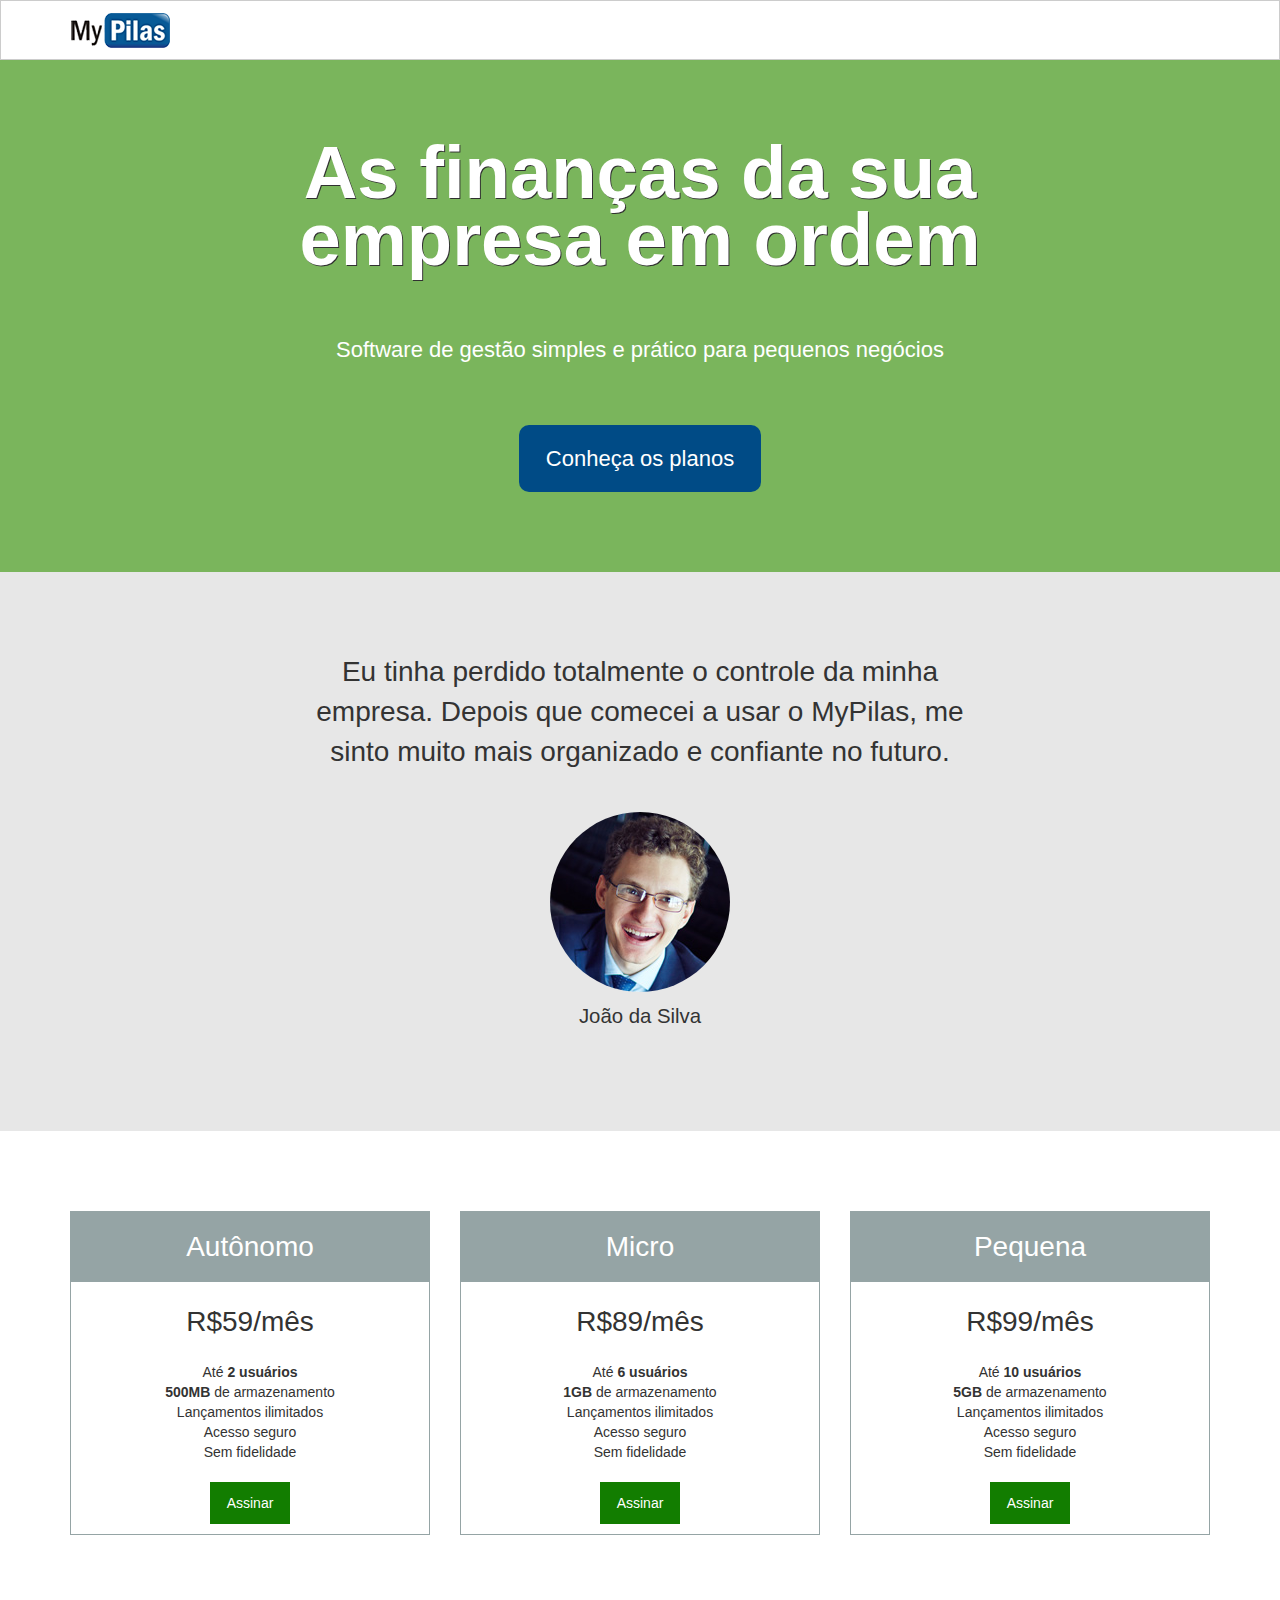
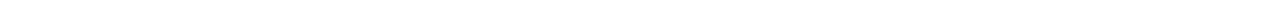
==== index.html @ 552ca140 "Adicionando depoimento" ====
<!DOCTYPE html>
<html lang="pt-BR">
  <head>
    <meta charset="utf-8">
    <meta name="viewport" content="width=device-width, initial-scale=1">

    <title>MyPilas</title>

    <link rel="stylesheet" href="css/bootstrap.min.css">
    <link rel="stylesheet" href="css/base.css">
    <link rel="stylesheet" href="css/layout.css">
    <link rel="stylesheet" href="css/componentes.css">
  </head>
  <body>

    <header class="layout-cabecalho">
      <div class="container">
        <img src="imagens/logo.png" width="100" height="35" alt="MyPilas">
      </div>
    </header>

    <section class="layout-chamada">
      <div class="container">
        <div class="chamada">
          <h1 class="chamada__titulo">As finanças da sua empresa em ordem</h1>
          <p class="chamada__subtitulo">Software de gestão simples e prático para pequenos negócios</p>
          <div class="chamada__acao">
            <a href="#planos" class="botao botao--principal">Conheça os planos</a>
          </div>
        </div>
      </div>
    </section>

    <div class="layout-depoimento">
      <div class="container">
        <div class="depoimento">
          <blockquote>
            Eu tinha perdido totalmente o controle da minha empresa.
            Depois que comecei a usar o MyPilas, me sinto muito mais organizado e confiante no futuro.
          </blockquote>

          <div class="depoimento__autor">
            <img src="imagens/joao-da-silva.jpg" width="180" height="180" alt="João da Silva">
            <p>João da Silva</p>
          </div>
        </div>
      </div>
    </div>

    <div class="layout-planos">
      <div class="container">
        <div class="row">

          <div class="col-sm-4">
            <article class="plano">
              <h2 class="plano__cabecalho">Autônomo</h2>
              <div class="plano__preco">R$59/mês</div>
              <ul class="plano__caracteristicas">
                <li>Até <strong>2 usuários</strong></li>
                <li><strong>500MB</strong> de armazenamento</li>
                <li>Lançamentos ilimitados</li>
                <li>Acesso seguro</li>
                <li>Sem fidelidade</li>
              </ul>
              <footer class="plano__rodape">
                <a href="assine.html" class="botao botao--assinar">Assinar</a>
              </footer>
            </article>
          </div>

          <div class="col-sm-4">
            <article class="plano">
              <h2 class="plano__cabecalho">Micro</h2>
              <div class="plano__preco">R$89/mês</div>
              <ul class="plano__caracteristicas">
                <li>Até <strong>6 usuários</strong></li>
                <li><strong>1GB</strong> de armazenamento</li>
                <li>Lançamentos ilimitados</li>
                <li>Acesso seguro</li>
                <li>Sem fidelidade</li>
              </ul>
              <footer class="plano__rodape">
                <a href="assine.html" class="botao botao--assinar">Assinar</a>
              </footer>
            </article>
          </div>

          <div class="col-sm-4">
            <article class="plano">
              <h2 class="plano__cabecalho">Pequena</h2>
              <div class="plano__preco">R$99/mês</div>
              <ul class="plano__caracteristicas">
                <li>Até <strong>10 usuários</strong></li>
                <li><strong>5GB</strong> de armazenamento</li>
                <li>Lançamentos ilimitados</li>
                <li>Acesso seguro</li>
                <li>Sem fidelidade</li>
              </ul>
              <footer class="plano__rodape">
                <a href="assine.html" class="botao botao--assinar">Assinar</a>
              </footer>
            </article>
          </div>

        </div>
      </div>
    </div>
  </body>
</html>
---- css/base.css ----
html {
    font-size: 62.5%; /* 10px */
}

body {
    margin: 0;

    font-family: Arial, Helvetica, sans-serif;
    font-size: 1.4rem;
}
---- css/layout.css ----
.layout-cabecalho {
    height: 60px;
    border: 1px solid #ccc;
}
  
.layout-cabecalho img {
    margin-top: 12px;
}

.layout-planos {
    padding: 80px 0;
} 

.layout-chamada {
    padding: 80px 0;
    background-color: #7ab55c;
}

.layout-depoimento {
    padding: 80px 0;
    background-color: #e7e7e7;
}
---- css/componentes.css ----
/*-----------------*\
 PLANO
\*-----------------*/

.plano {
    padding: 10px;
    border: 1px solid #95a4a5; 

    font-size: 1.4rem;
  }
  
  .plano__cabecalho {
    margin: -10px;
    margin-bottom: 0;

    background-color: #95a4a5;
    color: #fff;

    text-align: center;
    line-height: 2.5;
    font-weight: normal;
    font-size: 2em;
  }
  
  .plano__preco {
    margin: 20px 0;

    text-align: center;
    font-size: 2em;
  }
  
  .plano__caracteristicas {
      padding: 0;
      margin: 20px 0;

      font-size: 1em;

      list-style: none;
  }
  
  .plano__caracteristicas > li {
    text-align: center;
  }
  
  .plano__rodape {
    text-align: center;
  }

/*-----------------*\
  BOTAO
\*-----------------*/

  .botao {
    display: inline-block;
    padding: 0.8em 1.2em;

    background-color: #bbb;
    color: #fff;

    font-size: 1em;
    text-decoration: none;
  }
  
  .botao:hover, .botao:focus {
    background-color: #aaa;
    color: #fff;
    
    text-decoration: none;
  }

  .botao--assinar {
    background-color: #127d00;
  }

  .botao--assinar:hover, .botao--assinar:focus {
    background-color: #0e6400;
  }

  .botao--principal {
    border-radius: 10px;

    background-color: #004b86;
  }

  .botao--principal:hover, .botao--principal:focus {
    background-color: #003b6a;
  }

 /*-----------------*\
 CHAMADA
\*-----------------*/ 
.chamada {
  font-size: 1.6rem; /* 1.6 * 10px = 16px */
  text-align: center;
}

.chamada__titulo {
  margin: 0;

  color: #fff;

  font-size: 3.375em; /* 54px * 16px = 3.375 */
  line-height: 0.9;
  text-shadow: 1px 1px #313131;
}

.chamada__subtitulo {
  margin: 60px 0;

  color: #fff;

  font-size: 1em;
}

.chamada__acao {
  font-size: 1em;
}

@media(min-width: 992px) {
  .chamada {
    padding-left: 10%;
    padding-right: 10%;

    font-size: 2.2rem;
  }    
}

 /*-----------------*\
 DEPOIMENTO
\*-----------------*/ 

.depoimento {
  font-size: 2.2rem; /* 22px */
}

@media(min-width: 992px) {
  .depoimento {
    padding-left: 15%;
    padding-right: 15%;

    font-size: 2.8rem;
  }
}

.depoimento > blockquote {
  margin: 0;
  padding: 0 60px;

  text-align: center;
  font-size: 1em;
}

.depoimento__autor {
  margin-top: 40px;

  text-align: center;
  font-size: 0.7272em;
}

.depoimento__autor > img {
  border-radius: 50%;
}

.depoimento__autor > p {
  margin-top: 10px;
}
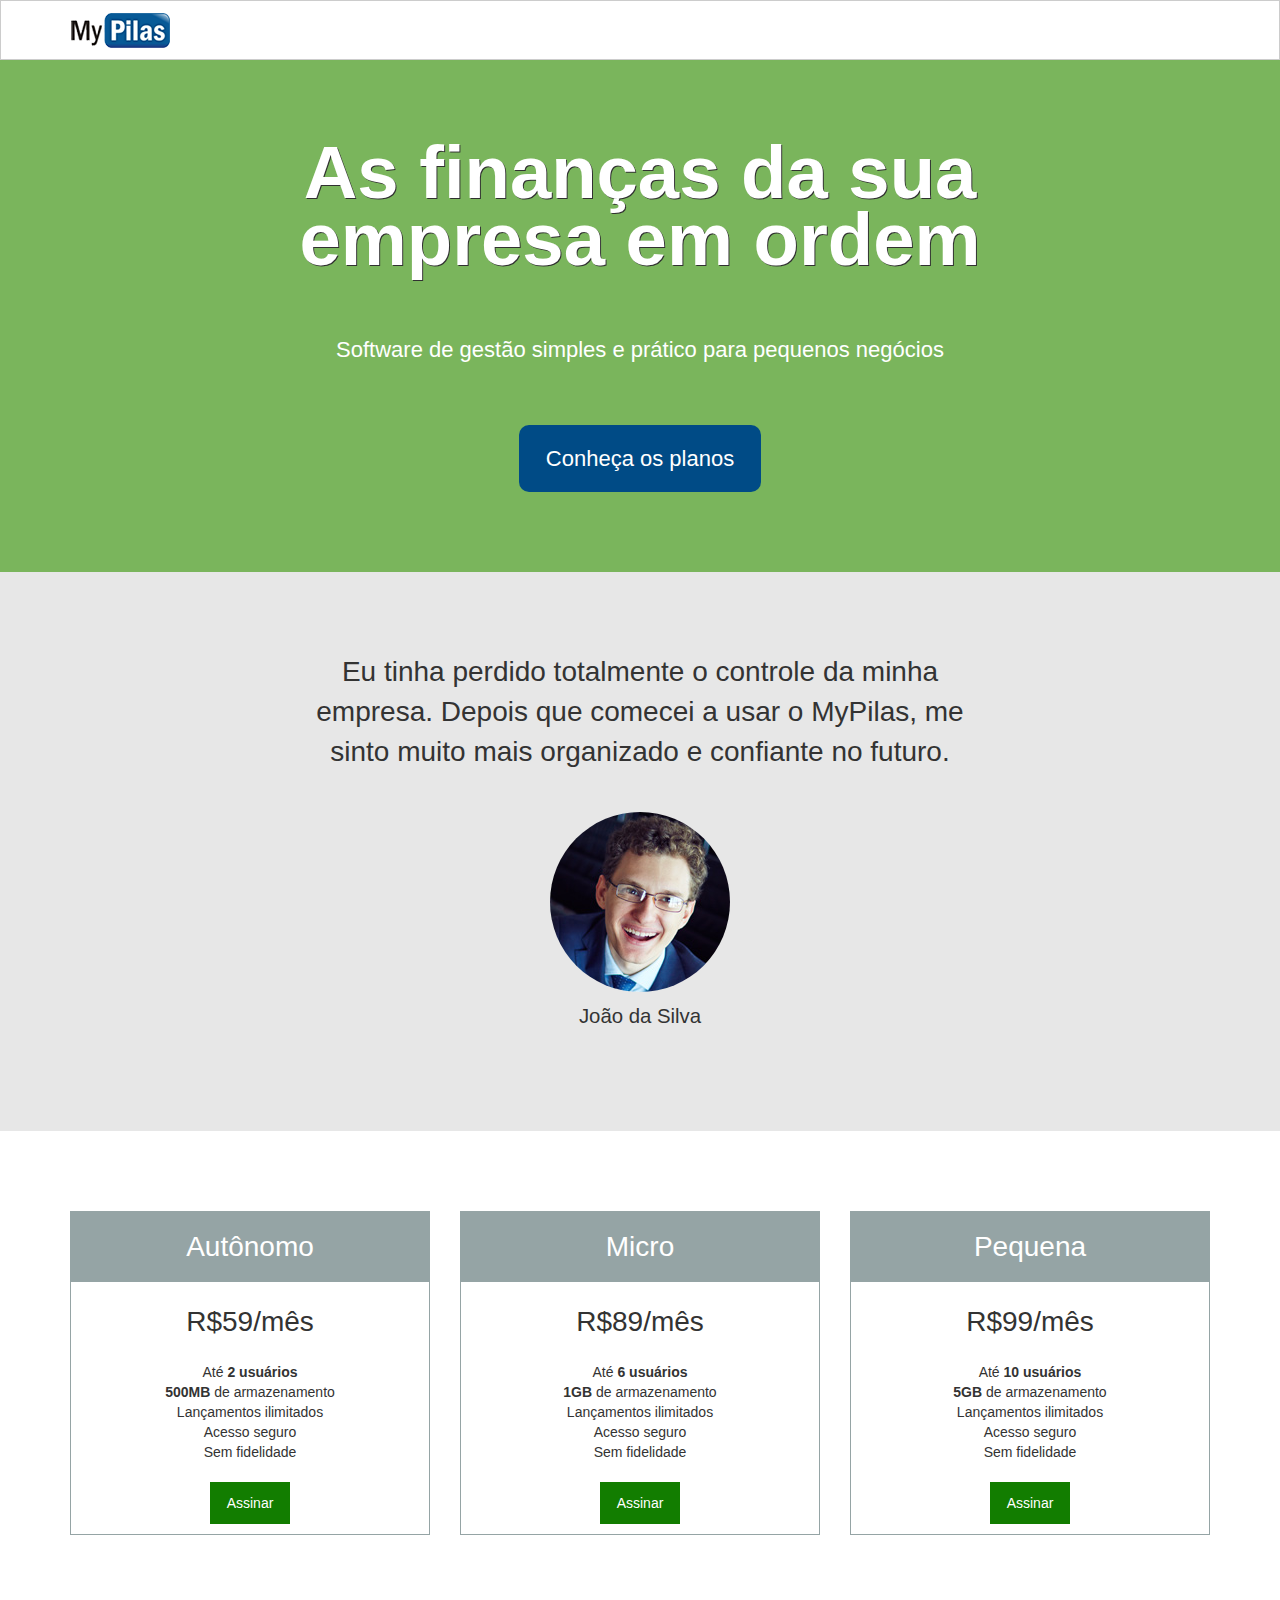
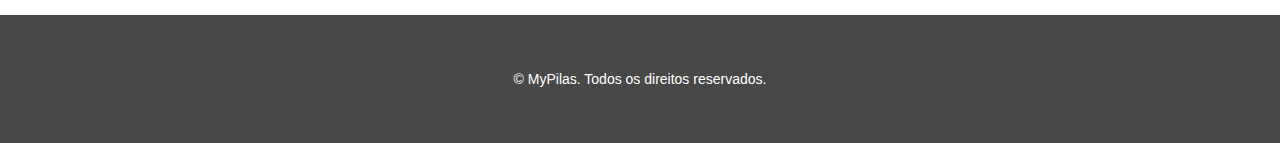
==== commit 5e99747b: "Adicionando rodapé" ====
--- a/index.html
+++ b/index.html
@@ -105,5 +105,12 @@
         </div>
       </div>
     </div>
+
+    <footer class="layout-rodape">
+      <div class="container">
+        <p>&copy; MyPilas. Todos os direitos reservados.</p>
+      </div>
+    </footer>
+
   </body>
 </html>--- a/css/layout.css
+++ b/css/layout.css
@@ -20,3 +20,12 @@
     padding: 80px 0;
     background-color: #e7e7e7;
 }
+
+.layout-rodape {
+    padding: 40px 0;
+
+    background-color: #484848;
+
+    color: #fff;
+    text-align: center;
+}
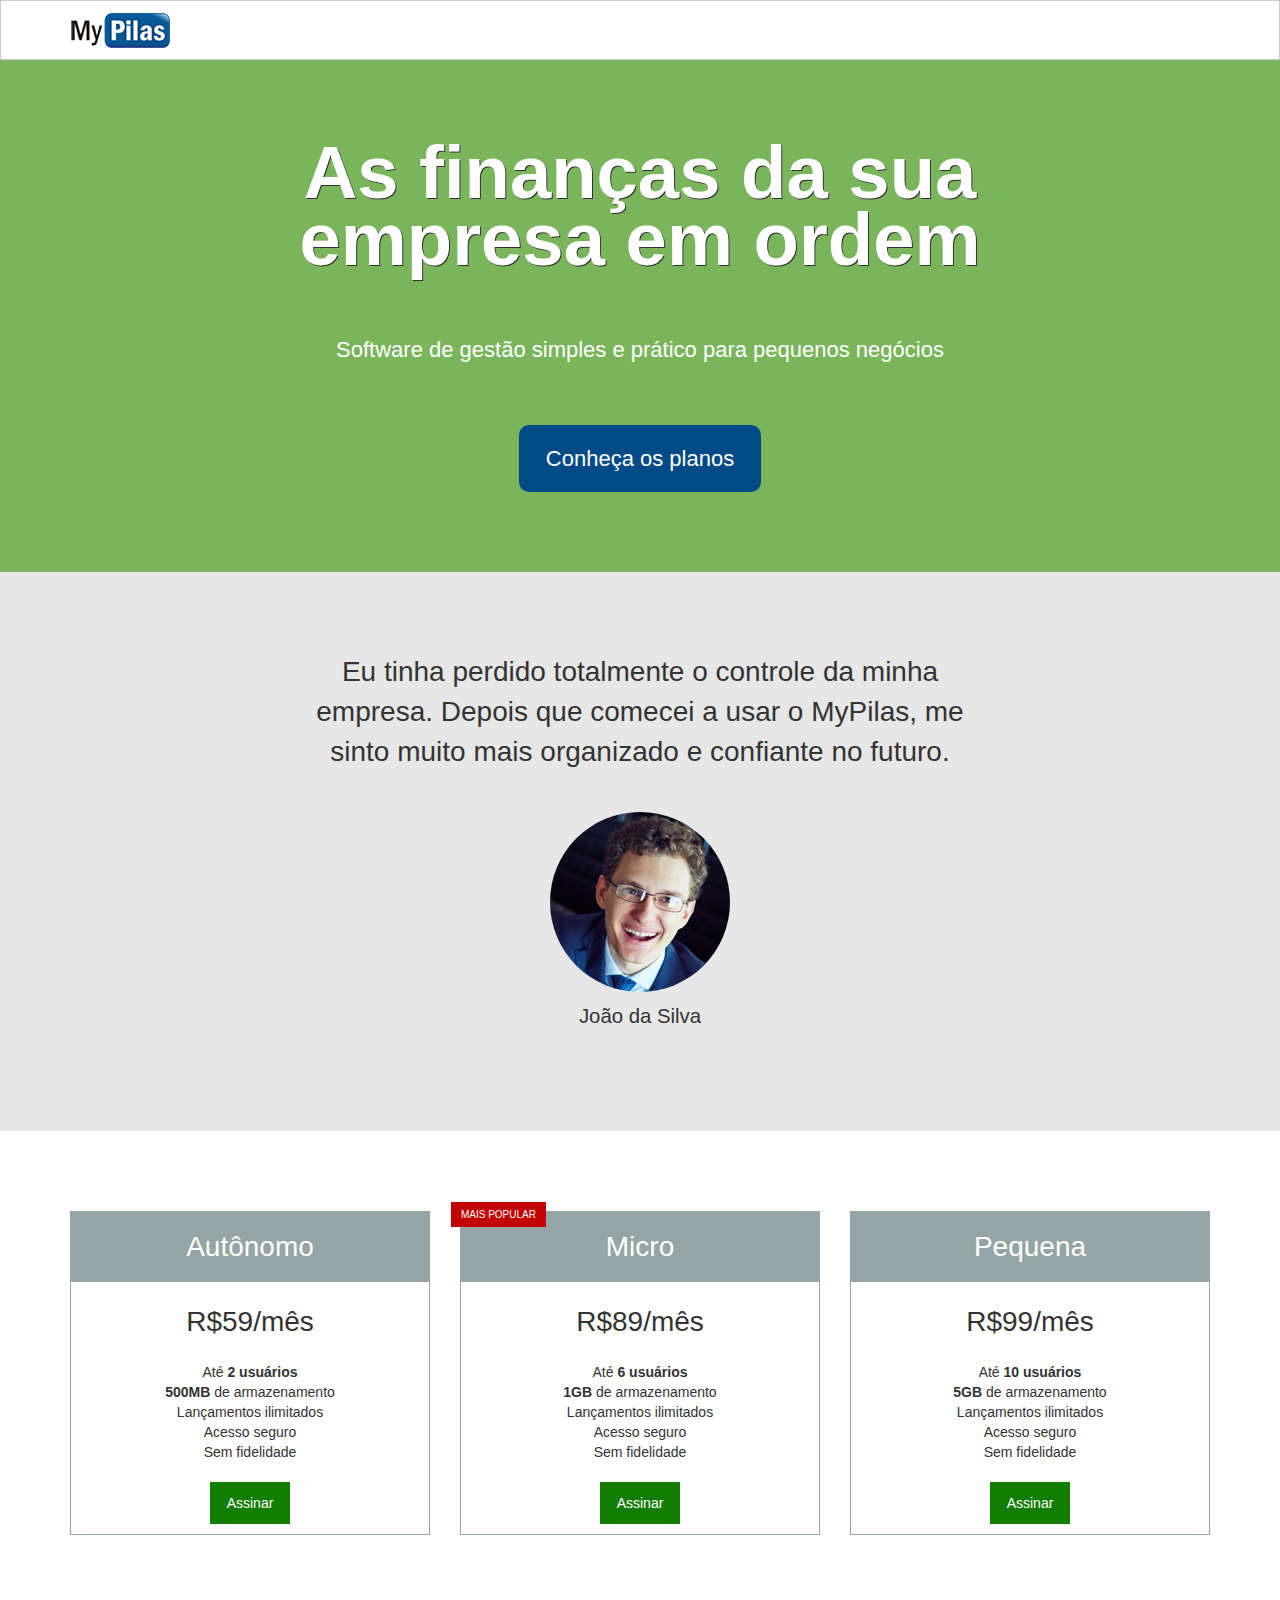
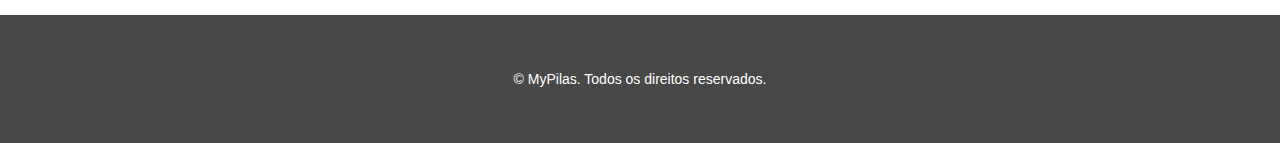
==== commit 705eb34d: "Adicionando rótulo no plano" ====
--- a/index.html
+++ b/index.html
@@ -13,7 +13,7 @@
   </head>
   <body>
 
-    <header class="layout-cabecalho">
+    <header class="layout-cabecalho layout-cabecalho--home">
       <div class="container">
         <img src="imagens/logo.png" width="100" height="35" alt="MyPilas">
       </div>
@@ -69,7 +69,7 @@
           </div>
 
           <div class="col-sm-4">
-            <article class="plano">
+            <article class="plano plano--mais-popular">
               <h2 class="plano__cabecalho">Micro</h2>
               <div class="plano__preco">R$89/mês</div>
               <ul class="plano__caracteristicas">
--- a/css/layout.css
+++ b/css/layout.css
@@ -1,6 +1,16 @@
 .layout-cabecalho {
     height: 60px;
     border: 1px solid #ccc;
+
+    background-color: #fff;
+}
+
+.layout-cabecalho--home {    
+    position: fixed;    
+    top: 0;    
+    right: 0;
+    left: 0;
+    z-index: 1;
 }
   
 .layout-cabecalho img {
@@ -13,6 +23,8 @@
 
 .layout-chamada {
     padding: 80px 0;
+    margin-top: 60px;
+
     background-color: #7ab55c;
 }
 
--- a/css/componentes.css
+++ b/css/componentes.css
@@ -3,11 +3,29 @@
 \*-----------------*/
 
 .plano {
+    position: relative;
+
     padding: 10px;
     border: 1px solid #95a4a5; 
 
     font-size: 1.4rem;
   }
+
+ .plano--mais-popular::after {
+    position: absolute;
+    top: -10px;
+    left: -10px;
+
+    padding: 0 10px;
+
+    background-color: #c20303;
+    color: #fff;
+
+    font-size: 0.7142em;
+    line-height: 2.5;   
+
+    content: "MAIS POPULAR";
+  }  
   
   .plano__cabecalho {
     margin: -10px;
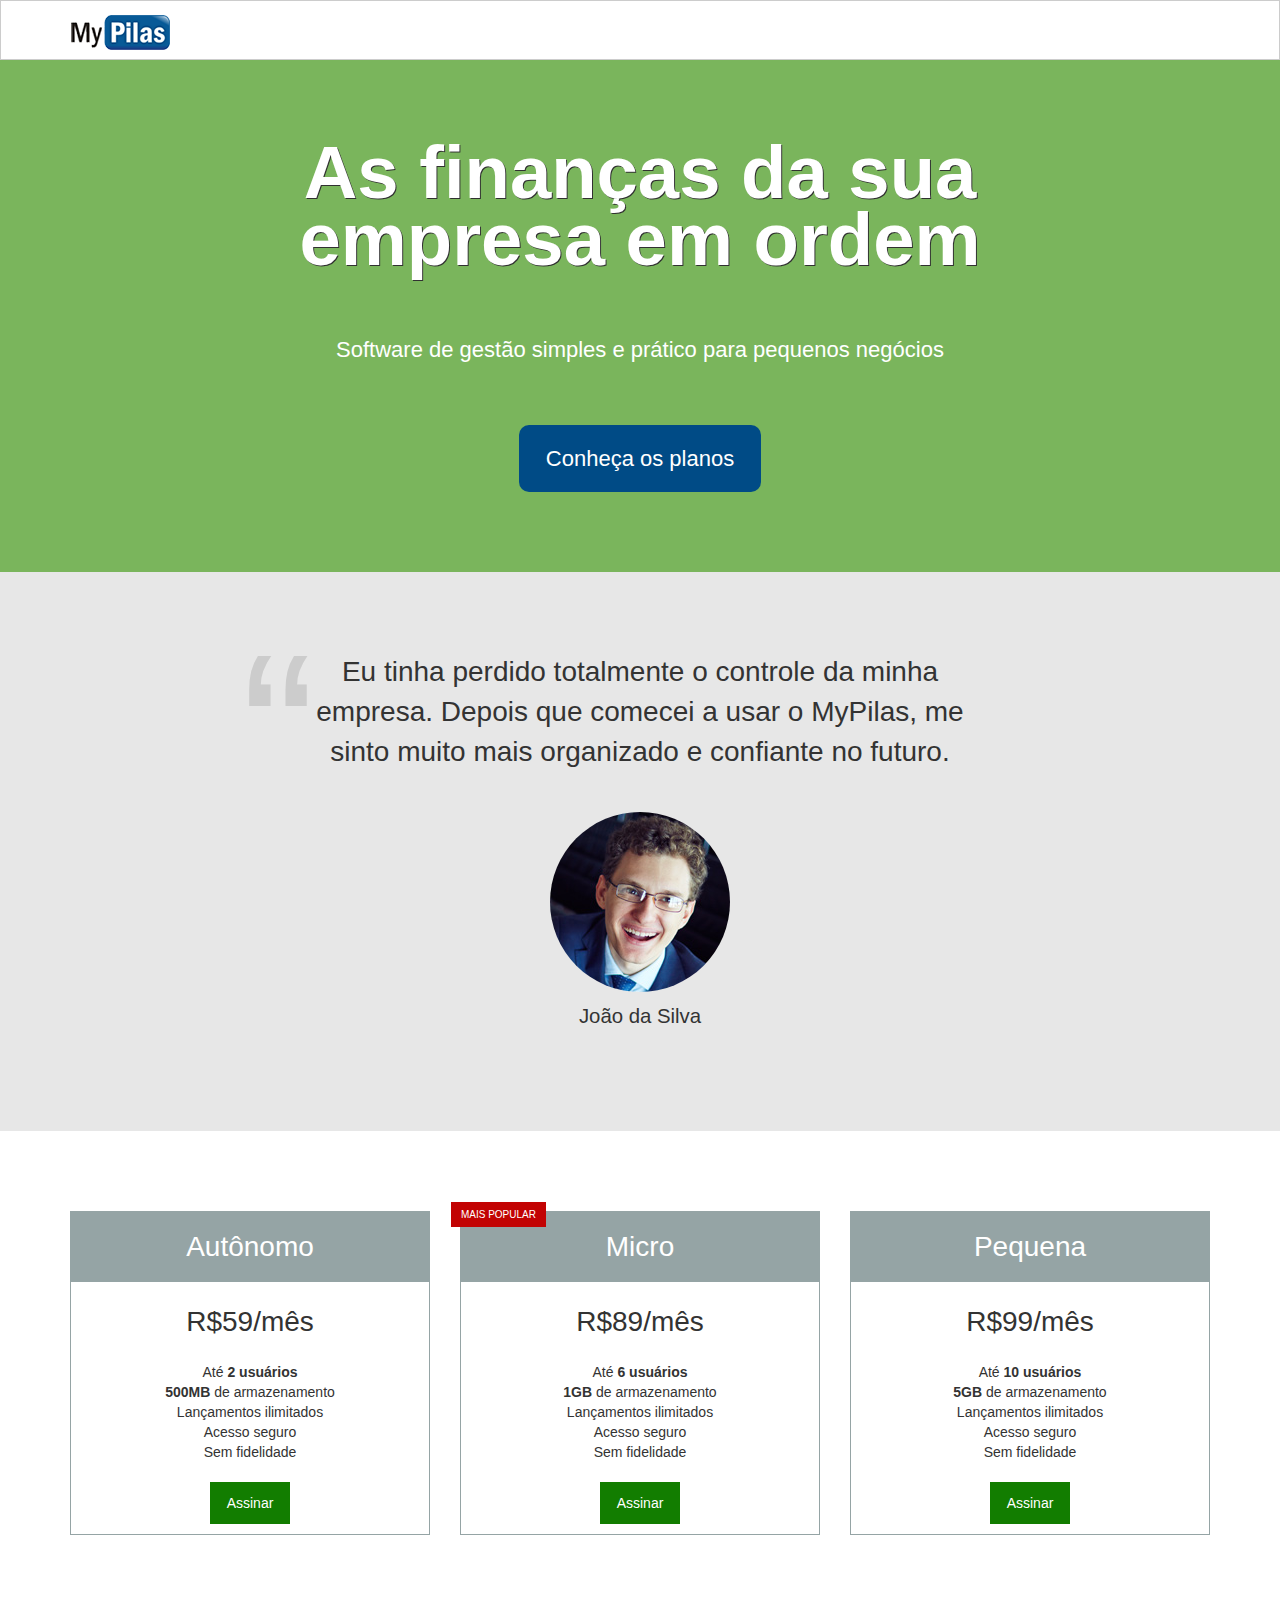
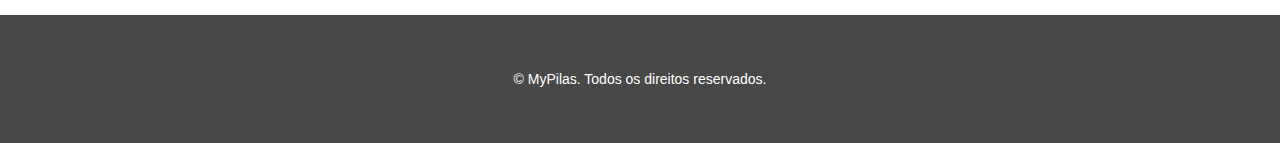
==== commit f5269093: "Adicionando o bloco de navegação" ====
--- a/index.html
+++ b/index.html
@@ -15,7 +15,13 @@
 
     <header class="layout-cabecalho layout-cabecalho--home">
       <div class="container">
-        <img src="imagens/logo.png" width="100" height="35" alt="MyPilas">
+        <nav class="navegacao">
+          <img src="imagens/logo.png" width="100" height="35" alt="MyPilas">
+          <div class="navegacao__menu">
+            <button class="botao-chaveador">
+            </button>
+          </div>
+        </nav>
       </div>
     </header>
 
@@ -85,7 +91,7 @@
             </article>
           </div>
 
-          <div class="col-sm-4">
+          <div class="col-sm-4 ultima-coluna">
             <article class="plano">
               <h2 class="plano__cabecalho">Pequena</h2>
               <div class="plano__preco">R$99/mês</div>
--- a/css/layout.css
+++ b/css/layout.css
@@ -1,25 +1,22 @@
 .layout-cabecalho {
     height: 60px;
+    line-height: 60px;
     border: 1px solid #ccc;
 
     background-color: #fff;
 }
 
-.layout-cabecalho--home {    
-    position: fixed;    
-    top: 0;    
+.layout-cabecalho--home {
+    position: fixed;
+    top: 0;
     right: 0;
     left: 0;
     z-index: 1;
 }
-  
-.layout-cabecalho img {
-    margin-top: 12px;
-}
 
 .layout-planos {
     padding: 80px 0;
-} 
+}
 
 .layout-chamada {
     padding: 80px 0;
@@ -41,3 +38,9 @@
     color: #fff;
     text-align: center;
 }
+
+@media (max-width: 749px) {
+    .layout-planos .row > div:not(.ultima-coluna) {
+        margin-bottom: 40px;
+    }
+}--- a/css/componentes.css
+++ b/css/componentes.css
@@ -3,112 +3,116 @@
 \*-----------------*/
 
 .plano {
-    position: relative;
-
-    padding: 10px;
-    border: 1px solid #95a4a5; 
-
-    font-size: 1.4rem;
-  }
-
- .plano--mais-popular::after {
-    position: absolute;
-    top: -10px;
-    left: -10px;
-
-    padding: 0 10px;
-
-    background-color: #c20303;
-    color: #fff;
-
-    font-size: 0.7142em;
-    line-height: 2.5;   
-
-    content: "MAIS POPULAR";
-  }  
-  
-  .plano__cabecalho {
-    margin: -10px;
-    margin-bottom: 0;
-
-    background-color: #95a4a5;
-    color: #fff;
-
-    text-align: center;
-    line-height: 2.5;
-    font-weight: normal;
-    font-size: 2em;
-  }
-  
-  .plano__preco {
-    margin: 20px 0;
-
-    text-align: center;
-    font-size: 2em;
-  }
-  
-  .plano__caracteristicas {
-      padding: 0;
-      margin: 20px 0;
-
-      font-size: 1em;
-
-      list-style: none;
-  }
-  
-  .plano__caracteristicas > li {
-    text-align: center;
-  }
-  
-  .plano__rodape {
-    text-align: center;
-  }
+  position: relative;
+
+  padding: 10px;
+  border: 1px solid #95a4a5;
+
+  font-size: 1.4rem;
+}
+
+.plano--mais-popular::after {
+  position: absolute;
+  top: -10px;
+  left: -10px;
+
+  padding: 0 10px;
+
+  background-color: #c20303;
+  color: #fff;
+
+  font-size: 0.7142em;
+  line-height: 2.5;
+
+  content: "MAIS POPULAR";
+}
+
+.plano__cabecalho {
+  margin: -10px;
+  margin-bottom: 0;
+
+  background-color: #95a4a5;
+  color: #fff;
+
+  text-align: center;
+  line-height: 2.5;
+  font-weight: normal;
+  font-size: 2em;
+}
+
+.plano__preco {
+  margin: 20px 0;
+
+  text-align: center;
+  font-size: 2em;
+}
+
+.plano__caracteristicas {
+  padding: 0;
+  margin: 20px 0;
+
+  font-size: 1em;
+
+  list-style: none;
+}
+
+.plano__caracteristicas > li {
+  text-align: center;
+}
+
+.plano__rodape {
+  text-align: center;
+}
 
 /*-----------------*\
   BOTAO
 \*-----------------*/
 
-  .botao {
-    display: inline-block;
-    padding: 0.8em 1.2em;
-
-    background-color: #bbb;
-    color: #fff;
-
-    font-size: 1em;
-    text-decoration: none;
-  }
-  
-  .botao:hover, .botao:focus {
-    background-color: #aaa;
-    color: #fff;
-    
-    text-decoration: none;
-  }
-
-  .botao--assinar {
-    background-color: #127d00;
-  }
-
-  .botao--assinar:hover, .botao--assinar:focus {
-    background-color: #0e6400;
-  }
-
-  .botao--principal {
-    border-radius: 10px;
-
-    background-color: #004b86;
-  }
-
-  .botao--principal:hover, .botao--principal:focus {
-    background-color: #003b6a;
-  }
-
- /*-----------------*\
+.botao {
+  display: inline-block;
+  padding: 0.8em 1.2em;
+
+  background-color: #bbb;
+  color: #fff;
+
+  font-size: 1em;
+  text-decoration: none;
+}
+
+.botao:hover,
+.botao:focus {
+  background-color: #aaa;
+  color: #fff;
+
+  text-decoration: none;
+}
+
+.botao--assinar {
+  background-color: #127d00;
+}
+
+.botao--assinar:hover,
+.botao--assinar:focus {
+  background-color: #0e6400;
+}
+
+.botao--principal {
+  border-radius: 10px;
+
+  background-color: #004b86;
+}
+
+.botao--principal:hover,
+.botao--principal:focus {
+  background-color: #003b6a;
+}
+
+/*-----------------*\
  CHAMADA
-\*-----------------*/ 
+\*-----------------*/
 .chamada {
-  font-size: 1.6rem; /* 1.6 * 10px = 16px */
+  font-size: 1.6rem;
+  /* 1.6 * 10px = 16px */
   text-align: center;
 }
 
@@ -117,7 +121,8 @@
 
   color: #fff;
 
-  font-size: 3.375em; /* 54px * 16px = 3.375 */
+  font-size: 3.375em;
+  /* 54px * 16px = 3.375 */
   line-height: 0.9;
   text-shadow: 1px 1px #313131;
 }
@@ -140,15 +145,16 @@
     padding-right: 10%;
 
     font-size: 2.2rem;
-  }    
-}
-
- /*-----------------*\
+  }
+}
+
+/*-----------------*\
  DEPOIMENTO
-\*-----------------*/ 
+\*-----------------*/
 
 .depoimento {
-  font-size: 2.2rem; /* 22px */
+  font-size: 2.2rem;
+  /* 22px */
 }
 
 @media(min-width: 992px) {
@@ -161,6 +167,8 @@
 }
 
 .depoimento > blockquote {
+  position: relative;
+
   margin: 0;
   padding: 0 60px;
 
@@ -168,6 +176,18 @@
   font-size: 1em;
 }
 
+.depoimento > blockquote::before {
+  position: absolute;
+  left: 0;
+  top: -0.35em;
+
+  color: #ccc;
+
+  font-size: 8em;
+
+  content: "\201C";
+}
+
 .depoimento__autor {
   margin-top: 40px;
 
@@ -181,4 +201,33 @@
 
 .depoimento__autor > p {
   margin-top: 10px;
+}
+
+/*-----------------*\
+ NAVEGACAO
+\*-----------------*/
+.navegacao {}
+
+.navegacao__menu {
+  float: right;
+}
+
+/*-----------------*\
+ BOTAO-CHAVEADOR
+\*-----------------*/
+.botao-chaveador {
+  width: 24px;
+  height: 24px;
+  border: 0;
+
+  background: none;
+  background-image: url("../imagens/bars.png");
+
+  outline: none;
+}
+
+@media(min-width: 992px) {
+  .botao-chaveador {
+    display: none;
+  }
 }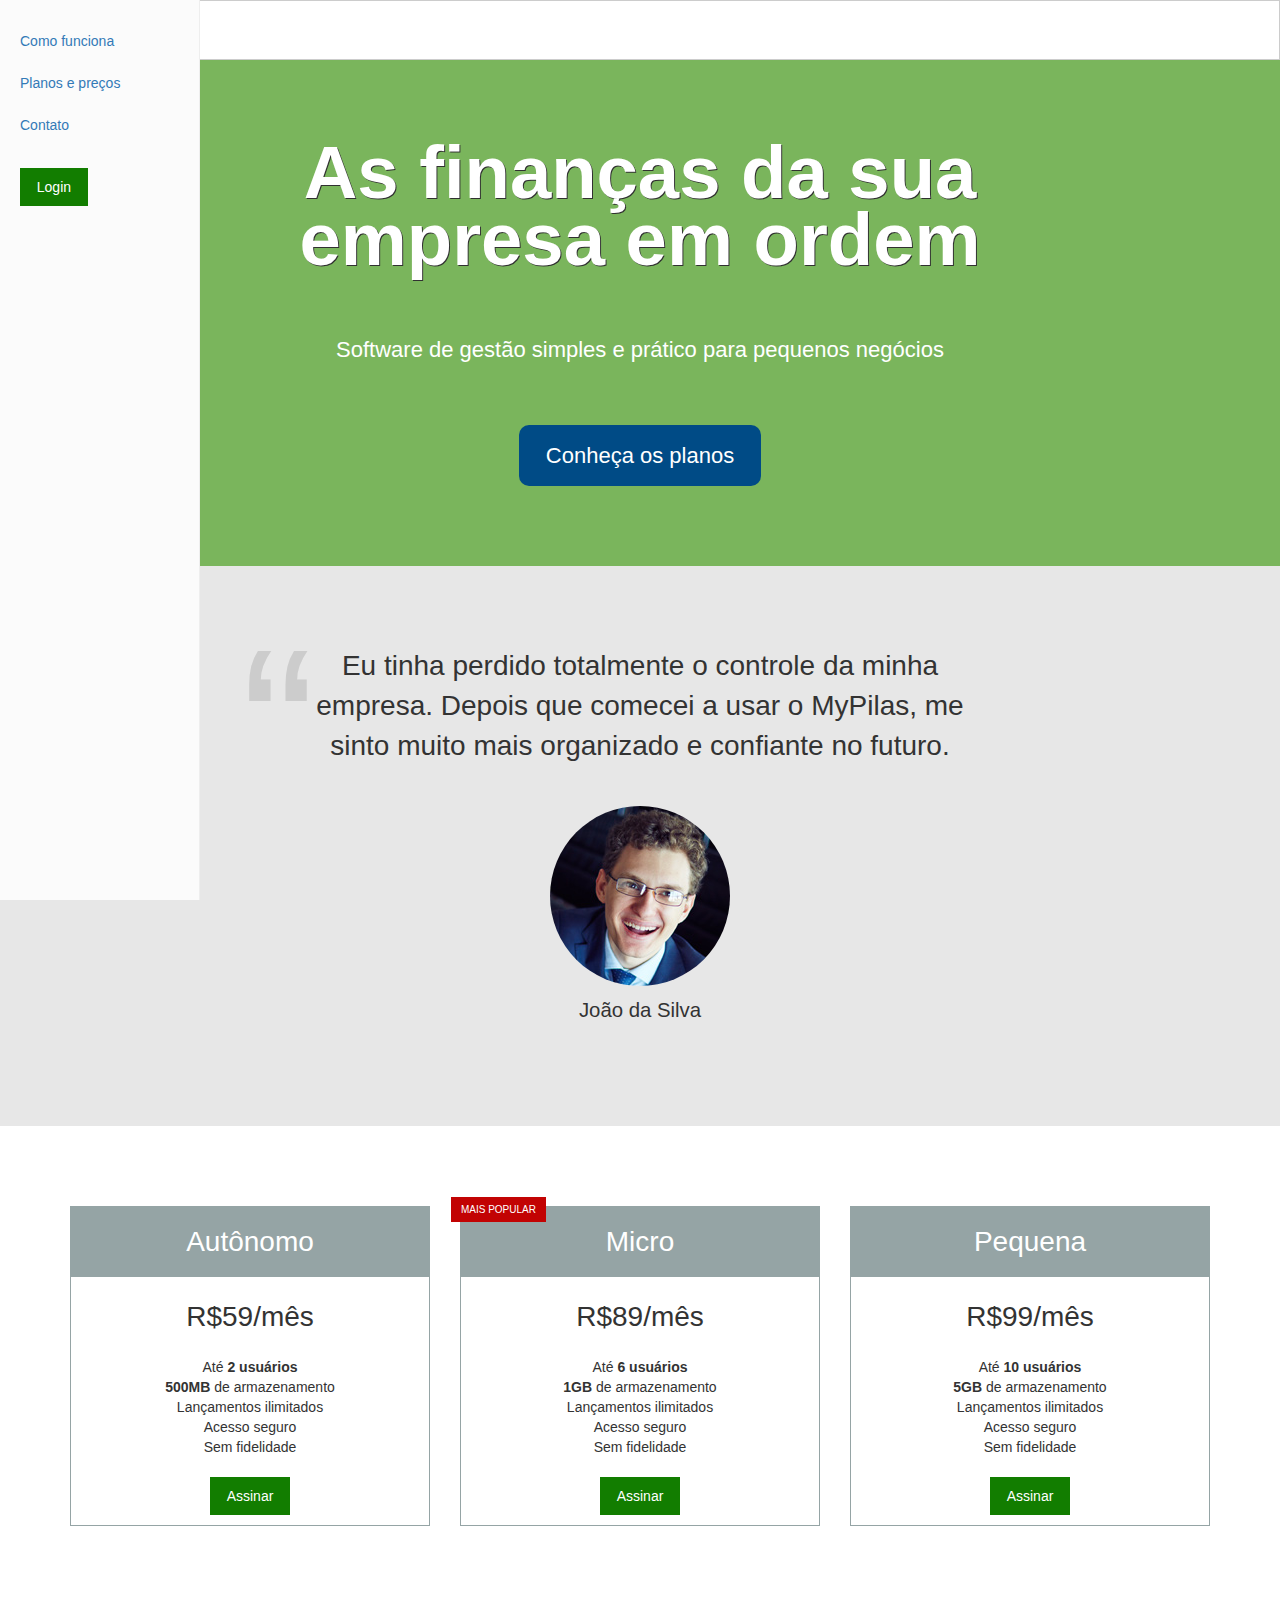
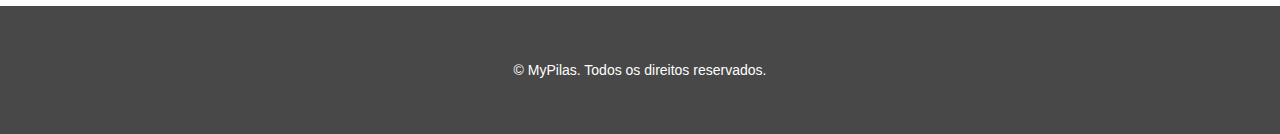
==== commit 0d502c84: "Adicionando o menu para telas pequenas" ====
--- a/index.html
+++ b/index.html
@@ -18,8 +18,23 @@
         <nav class="navegacao">
           <img src="imagens/logo.png" width="100" height="35" alt="MyPilas">
           <div class="navegacao__menu">
-            <button class="botao-chaveador">
-            </button>
+            <button class="botao-chaveador"></button>
+
+            <ul class="menu">
+              <li class="menu__item">
+                <a href="#">Como funciona</a>
+              </li>
+              <li class="menu__item">
+                <a href="#planos">Planos e preços</a>
+              </li>
+              <li class="menu__item">
+                <a href="#">Contato</a>
+              </li>
+              <li class="menu__item  menu__item--botao">
+                <a href="#" class="botao  botao--login">Login</a>
+              </li>
+            </ul>
+
           </div>
         </nav>
       </div>
--- a/css/componentes.css
+++ b/css/componentes.css
@@ -75,6 +75,7 @@
   background-color: #bbb;
   color: #fff;
 
+  line-height: normal;
   font-size: 1em;
   text-decoration: none;
 }
@@ -87,12 +88,15 @@
   text-decoration: none;
 }
 
-.botao--assinar {
+.botao--assinar,
+.botao--login {
   background-color: #127d00;
 }
 
 .botao--assinar:hover,
-.botao--assinar:focus {
+.botao--assinar:focus,
+.botao--login:hover,
+.botao--login:focus {
   background-color: #0e6400;
 }
 
@@ -230,4 +234,35 @@
   .botao-chaveador {
     display: none;
   }
+}
+
+/*-----------------*\
+ MENU
+\*-----------------*/
+.menu {
+  position: fixed;
+  top: 0;
+  left: 0;
+  bottom: 0;
+
+  width: 200px;
+  margin: 0;
+  padding: 20px;
+  border-right: 1px solid #eee;
+
+  font-size: 1.4rem;
+
+  background-color: #fbfbfb;
+
+  list-style: none;
+}
+
+.menu__item {
+  display: block;
+
+  line-height: 3;
+}
+
+.menu__item--botao {
+  margin-top: 20px;
 }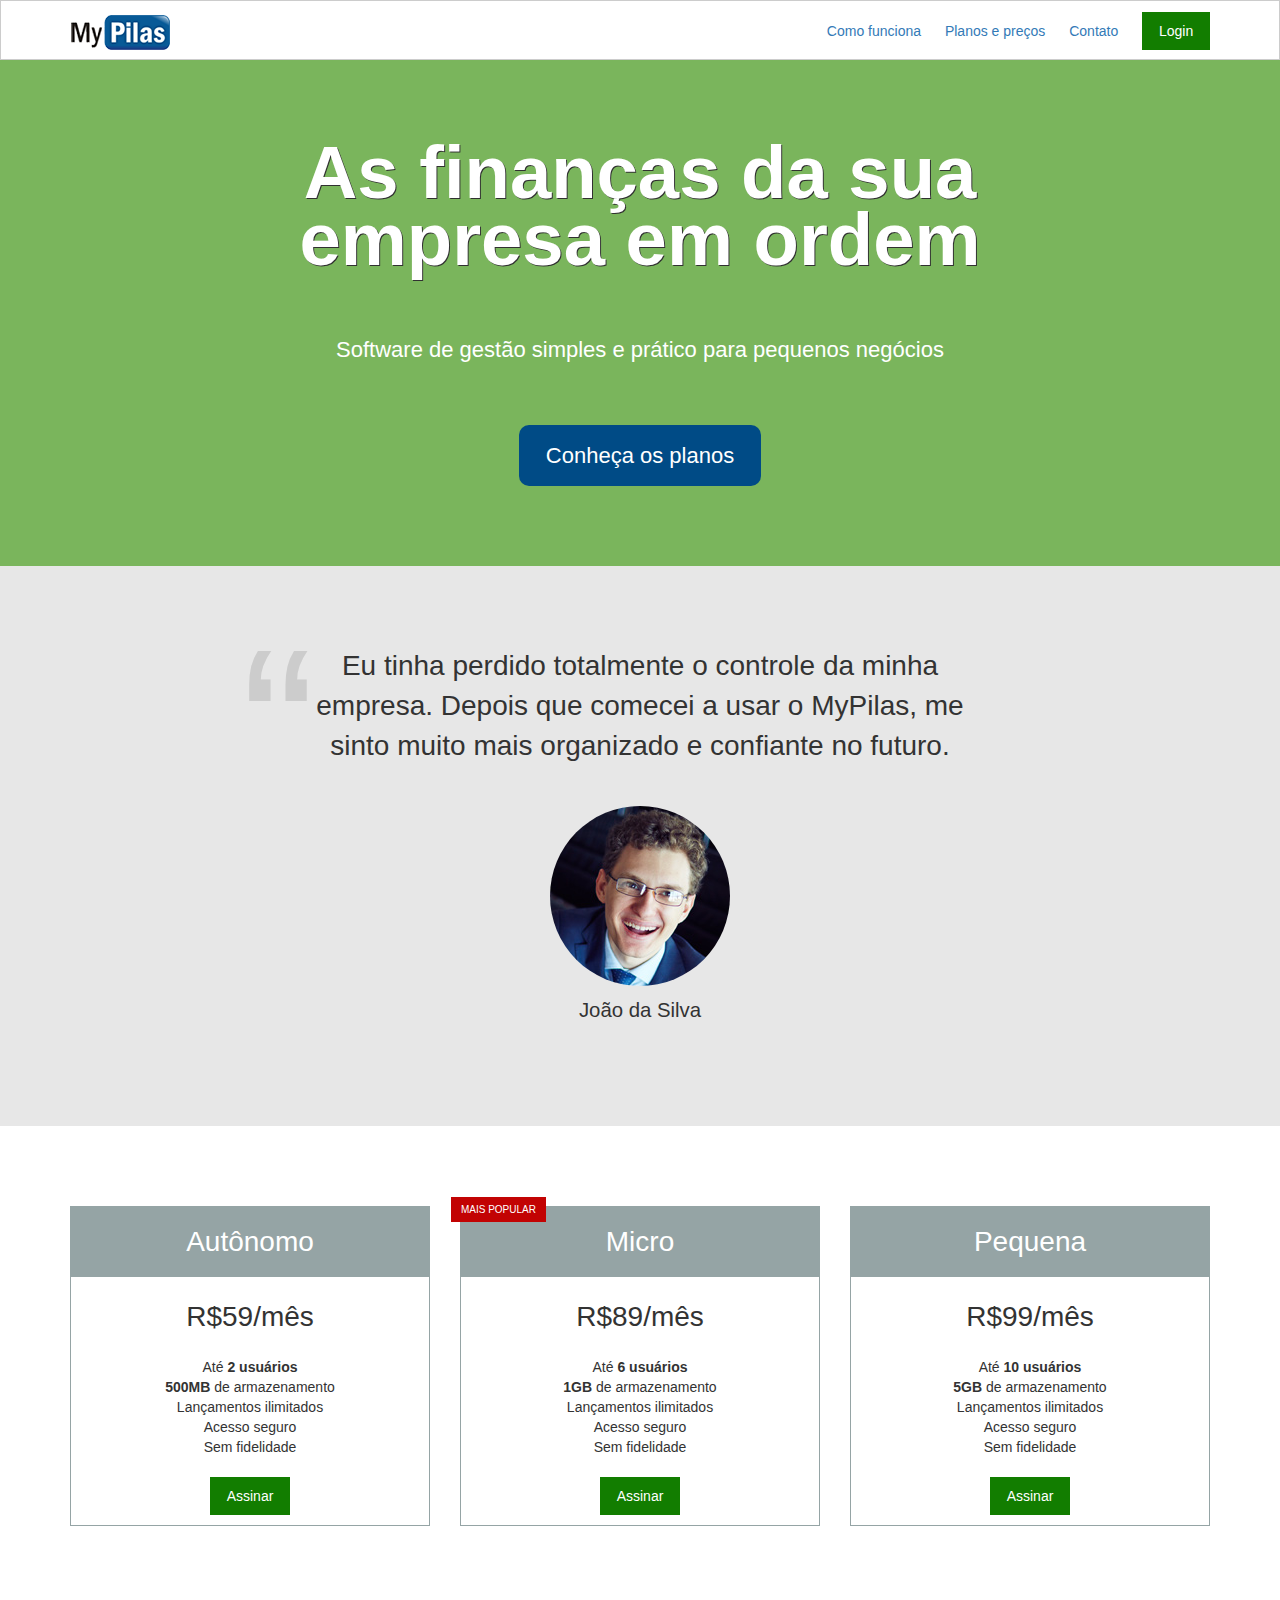
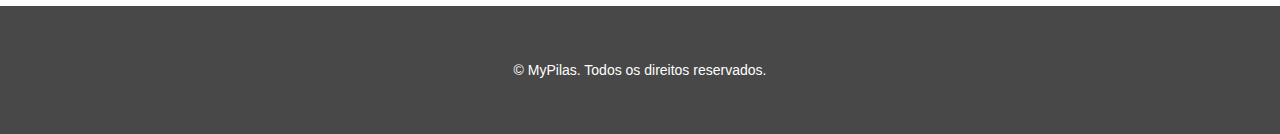
==== commit fb812dc0: "JavaScript Hook: chaveando o menu" ====
--- a/index.html
+++ b/index.html
@@ -18,9 +18,9 @@
         <nav class="navegacao">
           <img src="imagens/logo.png" width="100" height="35" alt="MyPilas">
           <div class="navegacao__menu">
-            <button class="botao-chaveador"></button>
+            <button class="botao-chaveador js-botao-chaveador"></button>
 
-            <ul class="menu">
+            <ul class="menu js-menu">
               <li class="menu__item">
                 <a href="#">Como funciona</a>
               </li>
@@ -133,5 +133,9 @@
       </div>
     </footer>
 
+    <script src="javascripts/app.js">
+
+    </script>
+
   </body>
 </html>--- a/css/componentes.css
+++ b/css/componentes.css
@@ -239,30 +239,53 @@
 /*-----------------*\
  MENU
 \*-----------------*/
+
 .menu {
-  position: fixed;
-  top: 0;
-  left: 0;
-  bottom: 0;
-
-  width: 200px;
   margin: 0;
-  padding: 20px;
-  border-right: 1px solid #eee;
 
   font-size: 1.4rem;
 
-  background-color: #fbfbfb;
-
   list-style: none;
 }
 
-.menu__item {
-  display: block;
-
-  line-height: 3;
-}
-
-.menu__item--botao {
-  margin-top: 20px;
+@media(max-width: 991px) {
+
+  .menu {
+    position: fixed;
+    top: 0;
+    left: 0;
+    bottom: 0;
+
+    display: none;
+    width: 200px;
+    padding: 20px;
+    border-right: 1px solid #eee;
+
+    background-color: #fbfbfb;
+  }
+
+  .menu--exibindo {
+    display: block;
+  }
+
+  .menu__item {
+    display: block;
+
+    line-height: 3;
+  }
+
+  .menu__item--botao {
+    margin-top: 20px;
+  }
+}
+
+@media(min-width: 992px) {
+  .menu__item {
+    display: inline-block;
+    padding-right: 20px;
+  }
+
+  .menu__item:last-of-type {
+    padding-right: 0px;
+  }
 }